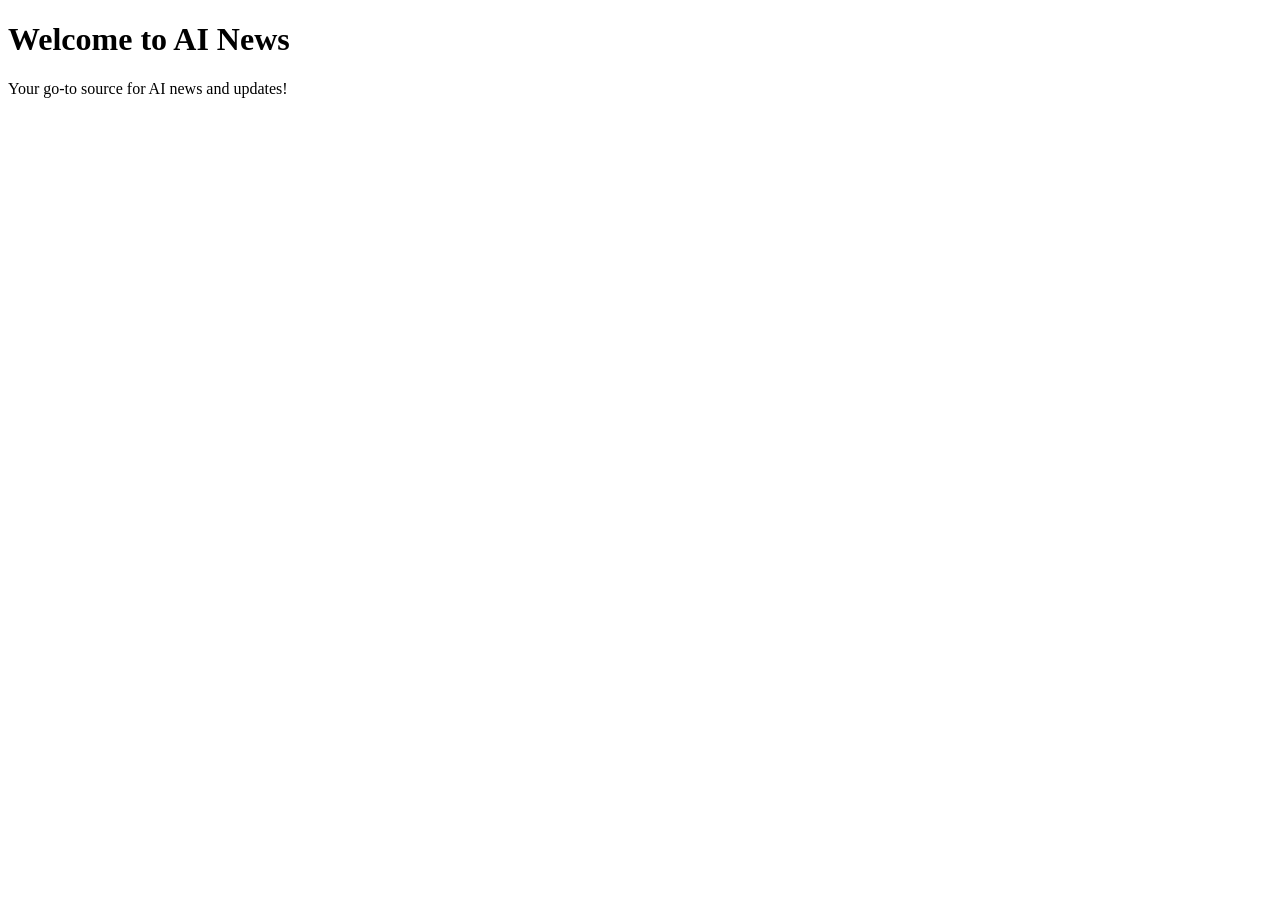
==== index.html @ f34e86be "Set up GitHub Pages index.html" ====
<!DOCTYPE html>
<html lang="en">
<head>
    <meta charset="UTF-8">
    <title>AI News</title>
    <link rel="stylesheet" href="styles.css">
</head>
<body>
    <h1>Welcome to AI News</h1>
    <p>Your go-to source for AI news and updates!</p>
</body>
</html>
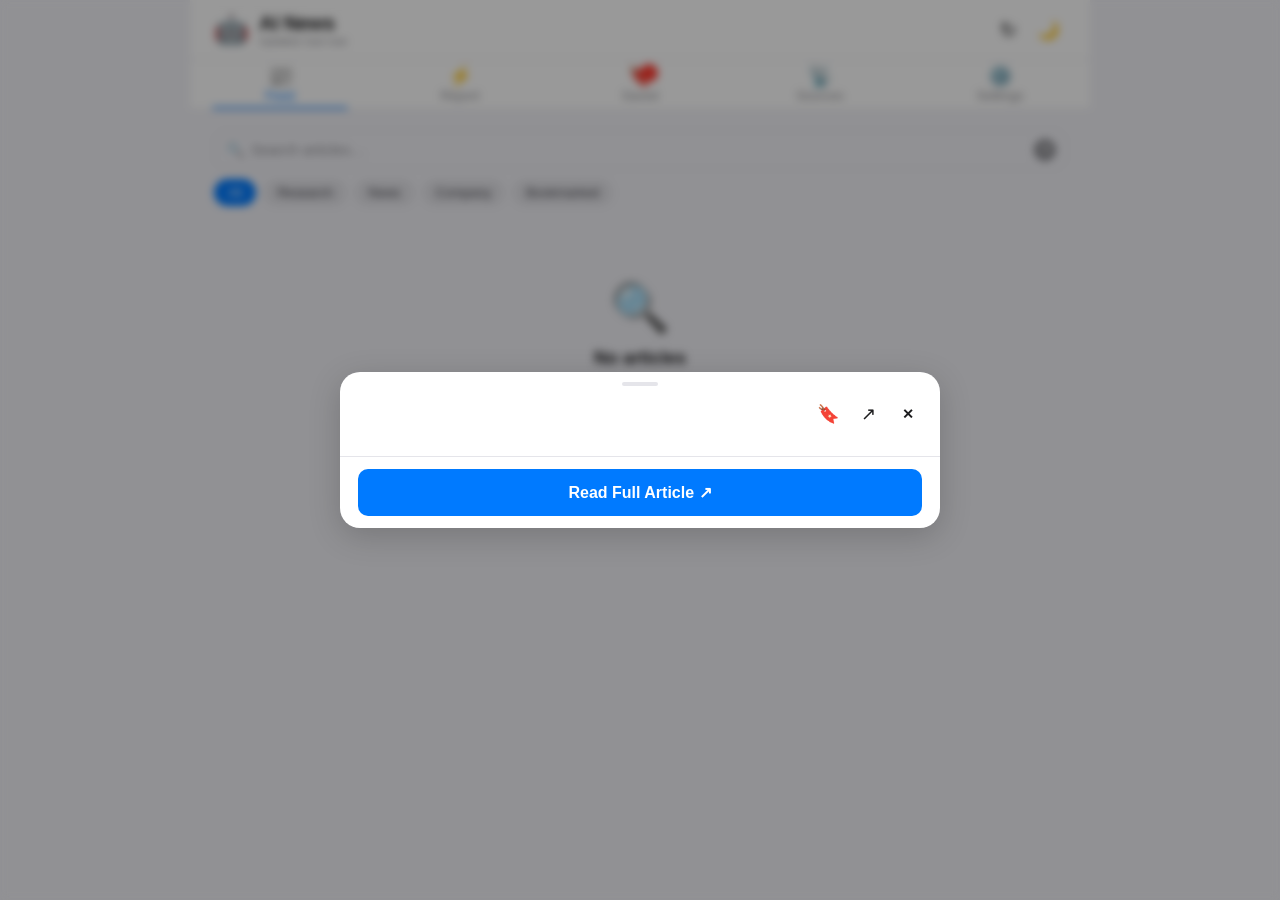
==== commit 0c4f47af: "Move website files from website/ subfolder to root Moves index.html, app.js, style.css, sources.js t" ====
--- a/index.html
+++ b/index.html
@@ -1,12 +1,181 @@
 <!DOCTYPE html>
-<html lang="en">
+<html lang="en" data-theme="light">
 <head>
-    <meta charset="UTF-8">
-    <title>AI News</title>
-    <link rel="stylesheet" href="styles.css">
+  <meta charset="UTF-8">
+  <meta name="viewport" content="width=device-width, initial-scale=1.0">
+  <meta name="description" content="AI News Aggregator — Stay current with the latest in artificial intelligence from 13+ sources including OpenAI, Anthropic, Google DeepMind, ArXiv, and more.">
+  <title>AI News Aggregator</title>
+  <link rel="icon" href="data:image/svg+xml,<svg xmlns='http://www.w3.org/2000/svg' viewBox='0 0 100 100'><text y='.9em' font-size='90'>🤖</text></svg>">
+  <link rel="stylesheet" href="style.css">
 </head>
 <body>
-    <h1>Welcome to AI News</h1>
-    <p>Your go-to source for AI news and updates!</p>
+  <div class="app">
+
+    <!-- Header -->
+    <header class="app-header">
+      <div class="header-left">
+        <span class="app-logo">🤖</span>
+        <div class="app-title-group">
+          <h1 class="app-title">AI News</h1>
+          <span id="lastRefreshed" class="last-refreshed"></span>
+        </div>
+      </div>
+      <div class="header-right">
+        <button id="refreshBtn" class="btn-icon" title="Refresh feeds">
+          <span id="refreshIcon" class="icon-refresh">↻</span>
+        </button>
+        <button id="themeToggle" class="btn-icon" title="Toggle theme">
+          <span id="themeIcon">🌙</span>
+        </button>
+      </div>
+    </header>
+
+    <!-- Tab Navigation -->
+    <nav class="tab-nav" role="tablist">
+      <button class="tab-btn active" data-tab="feed" role="tab" aria-selected="true">
+        <span class="tab-icon">📰</span>
+        <span class="tab-label">Feed</span>
+      </button>
+      <button class="tab-btn" data-tab="report" role="tab" aria-selected="false">
+        <span class="tab-icon">⚡</span>
+        <span class="tab-label">Report</span>
+      </button>
+      <button class="tab-btn" data-tab="bookmarks" role="tab" aria-selected="false">
+        <span class="tab-icon">🔖</span>
+        <span class="tab-label">Saved</span>
+        <span id="bookmarkBadge" class="badge" hidden></span>
+      </button>
+      <button class="tab-btn" data-tab="sources" role="tab" aria-selected="false">
+        <span class="tab-icon">📡</span>
+        <span class="tab-label">Sources</span>
+      </button>
+      <button class="tab-btn" data-tab="settings" role="tab" aria-selected="false">
+        <span class="tab-icon">⚙️</span>
+        <span class="tab-label">Settings</span>
+      </button>
+    </nav>
+
+    <!-- Main Content -->
+    <main class="app-main">
+
+      <!-- ── Feed Tab ── -->
+      <section id="tab-feed" class="tab-panel active" role="tabpanel">
+        <div class="feed-controls">
+          <div class="search-wrapper">
+            <span class="search-icon">🔍</span>
+            <input
+              type="search"
+              id="searchInput"
+              class="search-input"
+              placeholder="Search articles…"
+              autocomplete="off"
+            >
+            <button id="clearSearch" class="clear-btn" hidden aria-label="Clear search">✕</button>
+          </div>
+          <div class="filter-pills" role="group" aria-label="Filter articles">
+            <button class="pill active" data-filter="all">All</button>
+            <button class="pill" data-filter="research">Research</button>
+            <button class="pill" data-filter="news">News</button>
+            <button class="pill" data-filter="company">Company</button>
+            <button class="pill" data-filter="bookmarked">Bookmarked</button>
+          </div>
+        </div>
+        <div id="feedStats" class="feed-stats" hidden></div>
+        <div id="articleList" class="article-list">
+          <div class="loading-state">
+            <div class="spinner"></div>
+            <p>Loading AI news…</p>
+          </div>
+        </div>
+      </section>
+
+      <!-- ── Quick Report Tab ── -->
+      <section id="tab-report" class="tab-panel" role="tabpanel" hidden>
+        <div class="report-top">
+          <div class="report-title-row">
+            <h2>Quick Report</h2>
+            <button id="exportReportBtn" class="btn-secondary" hidden>Export ↓</button>
+          </div>
+          <div class="report-controls">
+            <div class="period-selector" role="group" aria-label="Report period">
+              <button class="period-btn" data-period="hour">Last Hour</button>
+              <button class="period-btn active" data-period="today">Today</button>
+              <button class="period-btn" data-period="week">This Week</button>
+            </div>
+            <button id="generateReportBtn" class="btn-primary">Generate</button>
+          </div>
+        </div>
+        <div id="reportContent" class="report-content">
+          <div class="empty-state">
+            <span class="empty-icon">⚡</span>
+            <h3>No report yet</h3>
+            <p>Select a time period and click Generate to see a categorised AI news summary.</p>
+          </div>
+        </div>
+      </section>
+
+      <!-- ── Bookmarks Tab ── -->
+      <section id="tab-bookmarks" class="tab-panel" role="tabpanel" hidden>
+        <div class="section-header">
+          <h2>Saved Articles</h2>
+          <button id="clearBookmarksBtn" class="btn-text danger" hidden>Clear All</button>
+        </div>
+        <div id="bookmarkList" class="article-list">
+          <div class="empty-state">
+            <span class="empty-icon">🔖</span>
+            <h3>No saved articles</h3>
+            <p>Tap the bookmark icon on any article to save it here.</p>
+          </div>
+        </div>
+      </section>
+
+      <!-- ── Sources Tab ── -->
+      <section id="tab-sources" class="tab-panel" role="tabpanel" hidden>
+        <div class="section-header">
+          <div class="sources-stats">
+            <strong id="sourcesActiveCount">0</strong>/<span id="sourcesTotalCount">0</span> active
+          </div>
+          <input
+            type="search"
+            id="sourcesSearch"
+            class="search-input compact"
+            placeholder="Filter sources…"
+          >
+        </div>
+        <div id="sourcesList" class="sources-list"></div>
+      </section>
+
+      <!-- ── Settings Tab ── -->
+      <section id="tab-settings" class="tab-panel" role="tabpanel" hidden>
+        <div id="settingsContainer" class="settings-container"></div>
+      </section>
+
+    </main>
+  </div>
+
+  <!-- ── Article Detail Modal ── -->
+  <div id="articleModal" class="modal" hidden aria-modal="true" role="dialog" aria-labelledby="modalTitle">
+    <div class="modal-backdrop" id="modalBackdrop"></div>
+    <div class="modal-sheet">
+      <div class="modal-handle"></div>
+      <div class="modal-header">
+        <div id="modalSourceBadge" class="modal-source-badge"></div>
+        <div class="modal-actions">
+          <button id="modalBookmarkBtn" class="btn-icon" title="Bookmark">🔖</button>
+          <button id="modalShareBtn" class="btn-icon" title="Share">↗</button>
+          <button id="closeModalBtn" class="btn-icon close-btn" aria-label="Close">✕</button>
+        </div>
+      </div>
+      <div id="modalBody" class="modal-body"></div>
+      <div class="modal-footer">
+        <a id="readFullArticleBtn" href="#" target="_blank" rel="noopener noreferrer" class="btn-primary full-width">
+          Read Full Article ↗
+        </a>
+      </div>
+    </div>
+  </div>
+
+  <script src="sources.js"></script>
+  <script src="app.js"></script>
 </body>
-</html>+</html>
--- a/style.css
+++ b/style.css
@@ -0,0 +1,790 @@
+/* ── Variables ───────────────────────────────────────────────────────────── */
+:root {
+  --bg:          #f2f2f7;
+  --bg-card:     #ffffff;
+  --bg-nav:      #ffffff;
+  --bg-header:   #ffffff;
+  --bg-input:    #f2f2f7;
+  --text:        #1c1c1e;
+  --text-sec:    #636366;
+  --text-ter:    #8e8e93;
+  --accent:      #007aff;
+  --accent-soft: #e8f0fe;
+  --border:      #e5e5ea;
+  --pill-bg:     #e5e5ea;
+  --pill-active: #007aff;
+  --pill-text:   #3c3c43;
+  --danger:      #ff3b30;
+  --success:     #34c759;
+  --shadow-sm:   0 1px 3px rgba(0,0,0,.08);
+  --shadow-md:   0 4px 16px rgba(0,0,0,.12);
+  --shadow-lg:   0 8px 32px rgba(0,0,0,.18);
+  --radius:      14px;
+  --radius-sm:   10px;
+  --radius-xs:   6px;
+  --header-h:    60px;
+  --nav-h:       50px;
+  --transition:  .18s ease;
+}
+
+[data-theme="dark"] {
+  --bg:          #000000;
+  --bg-card:     #1c1c1e;
+  --bg-nav:      #1c1c1e;
+  --bg-header:   #1c1c1e;
+  --bg-input:    #2c2c2e;
+  --text:        #f2f2f7;
+  --text-sec:    #aeaeb2;
+  --text-ter:    #636366;
+  --accent:      #0a84ff;
+  --accent-soft: #1a2a4a;
+  --border:      #2c2c2e;
+  --pill-bg:     #2c2c2e;
+  --pill-text:   #aeaeb2;
+  --shadow-sm:   0 1px 3px rgba(0,0,0,.3);
+  --shadow-md:   0 4px 16px rgba(0,0,0,.4);
+  --shadow-lg:   0 8px 32px rgba(0,0,0,.5);
+}
+
+/* ── Reset ───────────────────────────────────────────────────────────────── */
+*, *::before, *::after { box-sizing: border-box; margin: 0; padding: 0; }
+
+html { font-size: 16px; -webkit-tap-highlight-color: transparent; }
+
+body {
+  font-family: -apple-system, BlinkMacSystemFont, 'Segoe UI', Roboto, sans-serif;
+  background: var(--bg);
+  color: var(--text);
+  min-height: 100dvh;
+  overflow-x: hidden;
+}
+
+a { color: var(--accent); text-decoration: none; }
+button { cursor: pointer; border: none; background: none; font-family: inherit; }
+input { font-family: inherit; }
+img { max-width: 100%; }
+
+/* ── App Shell ───────────────────────────────────────────────────────────── */
+.app {
+  display: flex;
+  flex-direction: column;
+  max-width: 900px;
+  margin: 0 auto;
+  min-height: 100dvh;
+  position: relative;
+}
+
+/* ── Header ──────────────────────────────────────────────────────────────── */
+.app-header {
+  height: var(--header-h);
+  background: var(--bg-header);
+  border-bottom: 1px solid var(--border);
+  display: flex;
+  align-items: center;
+  justify-content: space-between;
+  padding: 0 16px;
+  position: sticky;
+  top: 0;
+  z-index: 100;
+  backdrop-filter: blur(20px);
+  -webkit-backdrop-filter: blur(20px);
+}
+
+.header-left { display: flex; align-items: center; gap: 10px; }
+
+.app-logo { font-size: 28px; line-height: 1; }
+
+.app-title-group { display: flex; flex-direction: column; }
+
+.app-title {
+  font-size: 20px;
+  font-weight: 700;
+  letter-spacing: -.3px;
+  line-height: 1;
+}
+
+.last-refreshed {
+  font-size: 11px;
+  color: var(--text-ter);
+  margin-top: 2px;
+}
+
+.header-right { display: flex; align-items: center; gap: 4px; }
+
+/* ── Button Variants ──────────────────────────────────────────────────────── */
+.btn-icon {
+  width: 36px;
+  height: 36px;
+  border-radius: 50%;
+  display: flex;
+  align-items: center;
+  justify-content: center;
+  font-size: 18px;
+  color: var(--text);
+  transition: background var(--transition);
+}
+.btn-icon:hover { background: var(--pill-bg); }
+.btn-icon.close-btn { font-size: 14px; font-weight: 600; }
+
+.btn-primary {
+  background: var(--accent);
+  color: #fff;
+  padding: 9px 18px;
+  border-radius: 20px;
+  font-size: 14px;
+  font-weight: 600;
+  transition: opacity var(--transition);
+  display: inline-flex;
+  align-items: center;
+  justify-content: center;
+  gap: 6px;
+  text-decoration: none;
+}
+.btn-primary:hover { opacity: .88; }
+.btn-primary.full-width { width: 100%; padding: 14px; border-radius: var(--radius-sm); font-size: 16px; }
+
+.btn-secondary {
+  background: var(--pill-bg);
+  color: var(--text);
+  padding: 7px 14px;
+  border-radius: 20px;
+  font-size: 13px;
+  font-weight: 500;
+  transition: opacity var(--transition);
+}
+.btn-secondary:hover { opacity: .75; }
+
+.btn-text {
+  font-size: 14px;
+  font-weight: 500;
+  color: var(--accent);
+  padding: 4px 8px;
+  border-radius: var(--radius-xs);
+}
+.btn-text.danger { color: var(--danger); }
+.btn-text:hover { opacity: .75; }
+
+.icon-refresh { display: inline-block; font-size: 20px; }
+.icon-refresh.spinning { animation: spin .8s linear infinite; }
+@keyframes spin { to { transform: rotate(360deg); } }
+
+/* ── Tab Navigation ──────────────────────────────────────────────────────── */
+.tab-nav {
+  height: var(--nav-h);
+  background: var(--bg-nav);
+  border-bottom: 1px solid var(--border);
+  display: flex;
+  position: sticky;
+  top: var(--header-h);
+  z-index: 90;
+  overflow-x: auto;
+  scrollbar-width: none;
+}
+.tab-nav::-webkit-scrollbar { display: none; }
+
+.tab-btn {
+  flex: 1;
+  min-width: 70px;
+  display: flex;
+  flex-direction: column;
+  align-items: center;
+  justify-content: center;
+  gap: 2px;
+  font-size: 11px;
+  font-weight: 500;
+  color: var(--text-ter);
+  position: relative;
+  transition: color var(--transition);
+  padding: 4px 6px;
+}
+.tab-btn.active { color: var(--accent); }
+.tab-btn.active::after {
+  content: '';
+  position: absolute;
+  bottom: 0; left: 12%; right: 12%;
+  height: 2px;
+  background: var(--accent);
+  border-radius: 2px 2px 0 0;
+}
+
+.tab-icon { font-size: 18px; line-height: 1; }
+.tab-label { font-size: 10px; }
+
+.badge {
+  position: absolute;
+  top: 4px; right: calc(50% - 18px);
+  min-width: 18px;
+  height: 18px;
+  background: var(--danger);
+  color: #fff;
+  font-size: 10px;
+  font-weight: 700;
+  border-radius: 9px;
+  padding: 0 4px;
+  display: flex;
+  align-items: center;
+  justify-content: center;
+}
+
+/* ── Main / Panels ───────────────────────────────────────────────────────── */
+.app-main { flex: 1; overflow: hidden; }
+
+.tab-panel { display: none; padding: 16px; padding-bottom: 32px; }
+.tab-panel.active { display: block; }
+
+/* ── Feed Controls ───────────────────────────────────────────────────────── */
+.feed-controls { display: flex; flex-direction: column; gap: 10px; margin-bottom: 14px; }
+
+.search-wrapper {
+  position: relative;
+  display: flex;
+  align-items: center;
+}
+.search-icon {
+  position: absolute;
+  left: 12px;
+  font-size: 15px;
+  pointer-events: none;
+  opacity: .6;
+}
+.search-input {
+  width: 100%;
+  padding: 10px 36px 10px 36px;
+  background: var(--bg-input);
+  border: 1px solid var(--border);
+  border-radius: 12px;
+  font-size: 15px;
+  color: var(--text);
+  outline: none;
+  transition: border-color var(--transition);
+}
+.search-input:focus { border-color: var(--accent); }
+.search-input.compact { padding: 8px 12px 8px 12px; font-size: 13px; }
+.search-input::placeholder { color: var(--text-ter); }
+.clear-btn {
+  position: absolute;
+  right: 10px;
+  width: 22px; height: 22px;
+  border-radius: 50%;
+  background: var(--text-ter);
+  color: var(--bg-card);
+  font-size: 11px;
+  font-weight: 700;
+  display: flex;
+  align-items: center;
+  justify-content: center;
+}
+
+.filter-pills { display: flex; gap: 7px; flex-wrap: wrap; }
+
+.pill {
+  padding: 6px 14px;
+  border-radius: 20px;
+  font-size: 13px;
+  font-weight: 500;
+  background: var(--pill-bg);
+  color: var(--pill-text);
+  transition: background var(--transition), color var(--transition);
+  white-space: nowrap;
+}
+.pill.active {
+  background: var(--pill-active);
+  color: #fff;
+}
+
+/* ── Feed Stats Bar ──────────────────────────────────────────────────────── */
+.feed-stats {
+  font-size: 12px;
+  color: var(--text-ter);
+  margin-bottom: 10px;
+  padding: 6px 10px;
+  background: var(--bg-card);
+  border-radius: var(--radius-xs);
+  border: 1px solid var(--border);
+}
+
+/* ── Article List & Cards ────────────────────────────────────────────────── */
+.article-list { display: flex; flex-direction: column; gap: 10px; }
+
+.article-card {
+  background: var(--bg-card);
+  border-radius: var(--radius);
+  border: 1px solid var(--border);
+  padding: 14px;
+  cursor: pointer;
+  transition: box-shadow var(--transition), transform var(--transition);
+  display: flex;
+  flex-direction: column;
+  gap: 8px;
+}
+.article-card:hover {
+  box-shadow: var(--shadow-md);
+  transform: translateY(-1px);
+}
+.article-card:active { transform: translateY(0); }
+
+.card-top {
+  display: flex;
+  align-items: flex-start;
+  gap: 10px;
+}
+
+.source-icon {
+  width: 36px; height: 36px;
+  border-radius: 10px;
+  display: flex;
+  align-items: center;
+  justify-content: center;
+  font-size: 18px;
+  flex-shrink: 0;
+  background: var(--bg-input);
+}
+
+.card-meta { flex: 1; min-width: 0; }
+
+.source-name {
+  font-size: 11px;
+  font-weight: 600;
+  color: var(--text-sec);
+  text-transform: uppercase;
+  letter-spacing: .4px;
+}
+
+.article-title {
+  font-size: 15px;
+  font-weight: 600;
+  line-height: 1.35;
+  color: var(--text);
+  margin-top: 2px;
+  display: -webkit-box;
+  -webkit-line-clamp: 2;
+  -webkit-box-orient: vertical;
+  overflow: hidden;
+}
+
+.time-ago {
+  font-size: 11px;
+  color: var(--text-ter);
+  margin-top: 3px;
+}
+
+.bookmark-btn {
+  font-size: 18px;
+  opacity: .4;
+  transition: opacity var(--transition), transform var(--transition);
+  flex-shrink: 0;
+  padding: 4px;
+}
+.bookmark-btn:hover { opacity: .8; }
+.bookmark-btn.bookmarked { opacity: 1; }
+
+.article-summary {
+  font-size: 13px;
+  color: var(--text-sec);
+  line-height: 1.5;
+  display: -webkit-box;
+  -webkit-line-clamp: 3;
+  -webkit-box-orient: vertical;
+  overflow: hidden;
+}
+
+.card-tags { display: flex; gap: 5px; flex-wrap: wrap; }
+
+.tag {
+  font-size: 11px;
+  font-weight: 500;
+  padding: 3px 8px;
+  border-radius: 20px;
+  background: var(--accent-soft);
+  color: var(--accent);
+}
+
+/* ── Loading / Empty States ──────────────────────────────────────────────── */
+.loading-state, .empty-state {
+  display: flex;
+  flex-direction: column;
+  align-items: center;
+  justify-content: center;
+  gap: 12px;
+  padding: 60px 24px;
+  text-align: center;
+  color: var(--text-sec);
+}
+
+.spinner {
+  width: 32px; height: 32px;
+  border: 3px solid var(--border);
+  border-top-color: var(--accent);
+  border-radius: 50%;
+  animation: spin .7s linear infinite;
+}
+
+.empty-icon { font-size: 48px; }
+.empty-state h3 { font-size: 18px; color: var(--text); }
+.empty-state p { font-size: 14px; max-width: 280px; }
+
+/* ── Section Header ──────────────────────────────────────────────────────── */
+.section-header {
+  display: flex;
+  align-items: center;
+  justify-content: space-between;
+  margin-bottom: 14px;
+}
+.section-header h2 { font-size: 20px; font-weight: 700; }
+
+/* ── Quick Report ────────────────────────────────────────────────────────── */
+.report-top { margin-bottom: 16px; }
+.report-title-row {
+  display: flex;
+  align-items: center;
+  justify-content: space-between;
+  margin-bottom: 12px;
+}
+.report-title-row h2 { font-size: 20px; font-weight: 700; }
+
+.report-controls { display: flex; align-items: center; gap: 10px; flex-wrap: wrap; }
+
+.period-selector { display: flex; background: var(--pill-bg); border-radius: 20px; padding: 3px; }
+
+.period-btn {
+  padding: 6px 14px;
+  border-radius: 17px;
+  font-size: 13px;
+  font-weight: 500;
+  color: var(--text-sec);
+  transition: background var(--transition), color var(--transition);
+}
+.period-btn.active {
+  background: var(--bg-card);
+  color: var(--text);
+  box-shadow: var(--shadow-sm);
+}
+
+.report-content { display: flex; flex-direction: column; gap: 12px; }
+
+/* Report meta banner */
+.report-meta {
+  background: var(--bg-card);
+  border: 1px solid var(--border);
+  border-radius: var(--radius);
+  padding: 14px 16px;
+  display: flex;
+  gap: 24px;
+  flex-wrap: wrap;
+}
+.report-stat { display: flex; flex-direction: column; gap: 2px; }
+.report-stat-value { font-size: 22px; font-weight: 700; color: var(--accent); }
+.report-stat-label { font-size: 11px; color: var(--text-ter); text-transform: uppercase; letter-spacing: .4px; }
+
+/* Top sources strip */
+.top-sources {
+  display: flex;
+  gap: 6px;
+  flex-wrap: wrap;
+  margin-bottom: 4px;
+}
+.source-chip {
+  padding: 4px 10px;
+  border-radius: 20px;
+  font-size: 12px;
+  font-weight: 500;
+  background: var(--pill-bg);
+  color: var(--pill-text);
+}
+
+/* Report section */
+.report-section {
+  background: var(--bg-card);
+  border: 1px solid var(--border);
+  border-radius: var(--radius);
+  overflow: hidden;
+}
+.report-section-header {
+  padding: 14px 16px 10px;
+  border-bottom: 1px solid var(--border);
+}
+.report-category-label {
+  font-size: 13px;
+  font-weight: 700;
+  color: var(--text-sec);
+  text-transform: uppercase;
+  letter-spacing: .5px;
+  display: flex;
+  align-items: center;
+  gap: 6px;
+  margin-bottom: 4px;
+}
+.report-headline { font-size: 15px; font-weight: 600; color: var(--text); }
+.report-summary { font-size: 13px; color: var(--text-sec); margin-top: 4px; line-height: 1.5; }
+
+.report-articles { display: flex; flex-direction: column; }
+.report-article-row {
+  display: flex;
+  align-items: flex-start;
+  gap: 10px;
+  padding: 10px 16px;
+  border-top: 1px solid var(--border);
+  cursor: pointer;
+  transition: background var(--transition);
+}
+.report-article-row:hover { background: var(--bg); }
+.report-article-source {
+  font-size: 11px;
+  color: var(--text-ter);
+  white-space: nowrap;
+  margin-top: 2px;
+}
+.report-article-title { font-size: 13px; font-weight: 500; color: var(--text); flex: 1; }
+
+/* ── Bookmarks ───────────────────────────────────────────────────────────── */
+/* reuses .article-list and .article-card */
+
+/* ── Sources ─────────────────────────────────────────────────────────────── */
+.sources-stats { font-size: 14px; color: var(--text-sec); }
+.sources-stats strong { color: var(--text); }
+
+.sources-list { display: flex; flex-direction: column; gap: 8px; }
+
+.source-group-label {
+  font-size: 11px;
+  font-weight: 700;
+  text-transform: uppercase;
+  letter-spacing: .6px;
+  color: var(--text-ter);
+  padding: 8px 4px 4px;
+}
+
+.source-row {
+  background: var(--bg-card);
+  border: 1px solid var(--border);
+  border-radius: var(--radius-sm);
+  padding: 12px 14px;
+  display: flex;
+  align-items: center;
+  gap: 12px;
+  transition: opacity var(--transition);
+}
+.source-row.disabled { opacity: .45; }
+
+.source-row-icon {
+  width: 38px; height: 38px;
+  border-radius: 10px;
+  display: flex;
+  align-items: center;
+  justify-content: center;
+  font-size: 20px;
+  background: var(--bg-input);
+  flex-shrink: 0;
+}
+.source-row-info { flex: 1; min-width: 0; }
+.source-row-name { font-size: 15px; font-weight: 600; }
+.source-row-cat {
+  font-size: 12px;
+  color: var(--text-ter);
+  text-transform: capitalize;
+}
+
+/* Toggle switch */
+.toggle {
+  position: relative;
+  width: 44px; height: 26px;
+  flex-shrink: 0;
+}
+.toggle input { opacity: 0; width: 0; height: 0; }
+.toggle-track {
+  position: absolute;
+  inset: 0;
+  background: var(--border);
+  border-radius: 13px;
+  transition: background var(--transition);
+  cursor: pointer;
+}
+.toggle input:checked + .toggle-track { background: var(--success); }
+.toggle-track::after {
+  content: '';
+  position: absolute;
+  top: 3px; left: 3px;
+  width: 20px; height: 20px;
+  background: #fff;
+  border-radius: 50%;
+  transition: transform var(--transition);
+  box-shadow: 0 1px 3px rgba(0,0,0,.2);
+}
+.toggle input:checked + .toggle-track::after { transform: translateX(18px); }
+
+/* ── Settings ────────────────────────────────────────────────────────────── */
+.settings-container { display: flex; flex-direction: column; gap: 20px; }
+
+.settings-section {
+  background: var(--bg-card);
+  border: 1px solid var(--border);
+  border-radius: var(--radius);
+  overflow: hidden;
+}
+.settings-section-title {
+  font-size: 11px;
+  font-weight: 700;
+  text-transform: uppercase;
+  letter-spacing: .6px;
+  color: var(--text-ter);
+  padding: 10px 16px 6px;
+}
+
+.settings-row {
+  display: flex;
+  align-items: center;
+  gap: 12px;
+  padding: 13px 16px;
+  border-top: 1px solid var(--border);
+}
+.settings-row:first-of-type { border-top: none; }
+
+.settings-row-icon { font-size: 20px; width: 26px; text-align: center; }
+.settings-row-label { flex: 1; font-size: 15px; }
+.settings-row-value { font-size: 14px; color: var(--text-sec); }
+
+.settings-input {
+  flex: 1;
+  padding: 8px 10px;
+  background: var(--bg-input);
+  border: 1px solid var(--border);
+  border-radius: var(--radius-xs);
+  font-size: 13px;
+  color: var(--text);
+  outline: none;
+  font-family: 'SF Mono', 'Fira Code', monospace;
+}
+.settings-input:focus { border-color: var(--accent); }
+
+.settings-select {
+  background: var(--bg-input);
+  border: 1px solid var(--border);
+  border-radius: var(--radius-xs);
+  padding: 6px 10px;
+  font-size: 14px;
+  color: var(--text);
+  outline: none;
+  cursor: pointer;
+}
+
+.status-dot {
+  width: 8px; height: 8px;
+  border-radius: 50%;
+  display: inline-block;
+  margin-right: 4px;
+}
+.status-dot.green { background: var(--success); }
+.status-dot.grey  { background: var(--text-ter); }
+
+/* Danger button row */
+.settings-row.danger .settings-row-label { color: var(--danger); }
+
+/* ── Modal ───────────────────────────────────────────────────────────────── */
+.modal {
+  position: fixed;
+  inset: 0;
+  z-index: 500;
+  display: flex;
+  align-items: flex-end;
+}
+
+.modal-backdrop {
+  position: absolute;
+  inset: 0;
+  background: rgba(0,0,0,.4);
+  backdrop-filter: blur(4px);
+  -webkit-backdrop-filter: blur(4px);
+}
+
+.modal-sheet {
+  position: relative;
+  z-index: 1;
+  width: 100%;
+  max-width: 900px;
+  margin: 0 auto;
+  background: var(--bg-card);
+  border-radius: 20px 20px 0 0;
+  max-height: 92dvh;
+  display: flex;
+  flex-direction: column;
+  box-shadow: var(--shadow-lg);
+  animation: slideUp .25s ease;
+}
+@keyframes slideUp { from { transform: translateY(100%); } }
+
+.modal-handle {
+  width: 36px; height: 4px;
+  background: var(--border);
+  border-radius: 2px;
+  margin: 10px auto 0;
+  flex-shrink: 0;
+}
+
+.modal-header {
+  display: flex;
+  align-items: center;
+  justify-content: space-between;
+  padding: 10px 14px 8px;
+  flex-shrink: 0;
+}
+.modal-source-badge {
+  display: flex;
+  align-items: center;
+  gap: 6px;
+  font-size: 13px;
+  font-weight: 600;
+  color: var(--text-sec);
+}
+.modal-actions { display: flex; gap: 4px; }
+
+.modal-body {
+  flex: 1;
+  overflow-y: auto;
+  padding: 0 18px 16px;
+  overscroll-behavior: contain;
+}
+
+#modalTitle { font-size: 20px; font-weight: 700; line-height: 1.3; margin-bottom: 10px; }
+.modal-article-meta {
+  display: flex;
+  align-items: center;
+  gap: 8px;
+  font-size: 12px;
+  color: var(--text-ter);
+  margin-bottom: 14px;
+  flex-wrap: wrap;
+}
+.modal-article-summary { font-size: 15px; line-height: 1.65; color: var(--text-sec); margin-bottom: 16px; }
+.modal-tags { display: flex; gap: 6px; flex-wrap: wrap; margin-bottom: 8px; }
+
+.modal-footer {
+  padding: 12px 18px;
+  border-top: 1px solid var(--border);
+  flex-shrink: 0;
+}
+
+/* ── Responsive ──────────────────────────────────────────────────────────── */
+@media (min-width: 640px) {
+  .tab-label { font-size: 12px; }
+
+  .article-list {
+    display: grid;
+    grid-template-columns: repeat(2, 1fr);
+    gap: 12px;
+    align-items: start;
+  }
+  /* keep loading/empty full-width */
+  .article-list > .loading-state,
+  .article-list > .empty-state { grid-column: 1 / -1; }
+
+  .modal-sheet { border-radius: 20px; max-height: 80dvh; max-width: 600px; margin: auto; }
+  .modal { align-items: center; }
+}
+
+@media (min-width: 900px) {
+  .app-header { padding: 0 24px; }
+  .tab-panel { padding: 20px 24px; }
+  .tab-btn { min-width: 100px; }
+  .tab-icon { font-size: 20px; }
+  .tab-label { font-size: 13px; }
+}
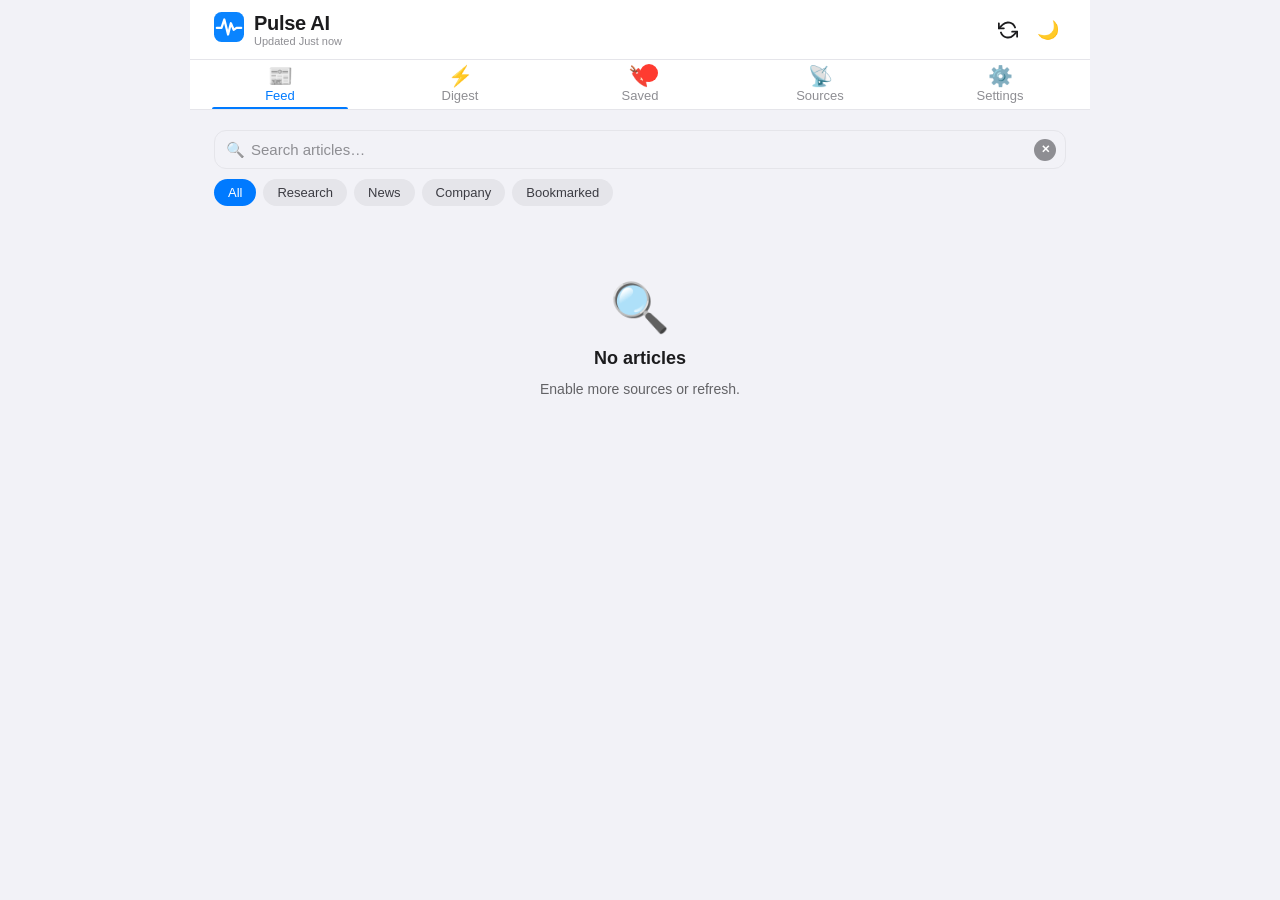
==== commit 0f00ebf7: "Rebrand to Pulse AI + written daily digest + UX fixes - Rename app to "Pulse AI" with new pulse-wave" ====
--- a/index.html
+++ b/index.html
@@ -3,9 +3,9 @@
 <head>
   <meta charset="UTF-8">
   <meta name="viewport" content="width=device-width, initial-scale=1.0">
-  <meta name="description" content="AI News Aggregator — Stay current with the latest in artificial intelligence from 13+ sources including OpenAI, Anthropic, Google DeepMind, ArXiv, and more.">
-  <title>AI News Aggregator</title>
-  <link rel="icon" href="data:image/svg+xml,<svg xmlns='http://www.w3.org/2000/svg' viewBox='0 0 100 100'><text y='.9em' font-size='90'>🤖</text></svg>">
+  <meta name="description" content="Pulse AI — Your daily digest of artificial intelligence news from OpenAI, Anthropic, Google DeepMind, ArXiv, and 10+ more sources.">
+  <title>Pulse AI</title>
+  <link rel="icon" href="data:image/svg+xml,<svg xmlns='http://www.w3.org/2000/svg' viewBox='0 0 100 100'><rect width='100' height='100' rx='22' fill='%230a84ff'/><polyline points='12,55 26,55 35,26 46,76 56,40 65,61 74,55 88,55' stroke='white' stroke-width='7' stroke-linecap='round' stroke-linejoin='round' fill='none'/></svg>">
   <link rel="stylesheet" href="style.css">
 </head>
 <body>
@@ -14,15 +14,24 @@
     <!-- Header -->
     <header class="app-header">
       <div class="header-left">
-        <span class="app-logo">🤖</span>
+        <span class="app-logo">
+          <svg xmlns="http://www.w3.org/2000/svg" viewBox="0 0 32 32" width="30" height="30">
+            <rect width="32" height="32" rx="8" fill="#0a84ff"/>
+            <polyline points="3,17 8,17 11,8 15,24 18,12 21,19 24,17 29,17" stroke="white" stroke-width="2.4" stroke-linecap="round" stroke-linejoin="round" fill="none"/>
+          </svg>
+        </span>
         <div class="app-title-group">
-          <h1 class="app-title">AI News</h1>
+          <h1 class="app-title">Pulse AI</h1>
           <span id="lastRefreshed" class="last-refreshed"></span>
         </div>
       </div>
       <div class="header-right">
         <button id="refreshBtn" class="btn-icon" title="Refresh feeds">
-          <span id="refreshIcon" class="icon-refresh">↻</span>
+          <svg id="refreshIcon" xmlns="http://www.w3.org/2000/svg" viewBox="0 0 24 24" width="20" height="20" fill="none" stroke="currentColor" stroke-width="2.2" stroke-linecap="round" stroke-linejoin="round">
+            <polyline points="1 4 1 10 7 10"/>
+            <polyline points="23 20 23 14 17 14"/>
+            <path d="M20.49 9A9 9 0 0 0 5.64 5.64L1 10m22 4-4.64 4.36A9 9 0 0 1 3.51 15"/>
+          </svg>
         </button>
         <button id="themeToggle" class="btn-icon" title="Toggle theme">
           <span id="themeIcon">🌙</span>
@@ -38,7 +47,7 @@
       </button>
       <button class="tab-btn" data-tab="report" role="tab" aria-selected="false">
         <span class="tab-icon">⚡</span>
-        <span class="tab-label">Report</span>
+        <span class="tab-label">Digest</span>
       </button>
       <button class="tab-btn" data-tab="bookmarks" role="tab" aria-selected="false">
         <span class="tab-icon">🔖</span>
@@ -60,6 +69,9 @@
 
       <!-- ── Feed Tab ── -->
       <section id="tab-feed" class="tab-panel active" role="tabpanel">
+        <div id="noNewBanner" class="no-new-banner" hidden>
+          <span>✓ All caught up — no new articles since last refresh</span>
+        </div>
         <div class="feed-controls">
           <div class="search-wrapper">
             <span class="search-icon">🔍</span>
@@ -89,27 +101,23 @@
         </div>
       </section>
 
-      <!-- ── Quick Report Tab ── -->
+      <!-- ── Daily Digest Tab ── -->
       <section id="tab-report" class="tab-panel" role="tabpanel" hidden>
         <div class="report-top">
           <div class="report-title-row">
-            <h2>Quick Report</h2>
+            <h2>Daily Digest</h2>
             <button id="exportReportBtn" class="btn-secondary" hidden>Export ↓</button>
           </div>
-          <div class="report-controls">
-            <div class="period-selector" role="group" aria-label="Report period">
-              <button class="period-btn" data-period="hour">Last Hour</button>
-              <button class="period-btn active" data-period="today">Today</button>
-              <button class="period-btn" data-period="week">This Week</button>
-            </div>
-            <button id="generateReportBtn" class="btn-primary">Generate</button>
+          <div class="report-meta-bar">
+            <span id="reportRefreshTime" class="report-refresh-time"></span>
+            <button id="generateReportBtn" class="btn-primary">Refresh</button>
           </div>
         </div>
         <div id="reportContent" class="report-content">
           <div class="empty-state">
             <span class="empty-icon">⚡</span>
-            <h3>No report yet</h3>
-            <p>Select a time period and click Generate to see a categorised AI news summary.</p>
+            <h3>No digest yet</h3>
+            <p>Switch here after loading the feed to see today's written AI summary.</p>
           </div>
         </div>
       </section>
@@ -162,7 +170,13 @@
         <div id="modalSourceBadge" class="modal-source-badge"></div>
         <div class="modal-actions">
           <button id="modalBookmarkBtn" class="btn-icon" title="Bookmark">🔖</button>
-          <button id="modalShareBtn" class="btn-icon" title="Share">↗</button>
+          <button id="modalShareBtn" class="btn-icon" title="Share">
+            <svg xmlns="http://www.w3.org/2000/svg" viewBox="0 0 24 24" width="18" height="18" fill="none" stroke="currentColor" stroke-width="2.2" stroke-linecap="round" stroke-linejoin="round">
+              <path d="M4 12v8a2 2 0 0 0 2 2h12a2 2 0 0 0 2-2v-8"/>
+              <polyline points="16 6 12 2 8 6"/>
+              <line x1="12" y1="2" x2="12" y2="15"/>
+            </svg>
+          </button>
           <button id="closeModalBtn" class="btn-icon close-btn" aria-label="Close">✕</button>
         </div>
       </div>
--- a/style.css
+++ b/style.css
@@ -164,8 +164,8 @@
 .btn-text.danger { color: var(--danger); }
 .btn-text:hover { opacity: .75; }
 
-.icon-refresh { display: inline-block; font-size: 20px; }
-.icon-refresh.spinning { animation: spin .8s linear infinite; }
+#refreshIcon { display: block; }
+#refreshIcon.spinning { animation: spin .8s linear infinite; transform-origin: center; }
 @keyframes spin { to { transform: rotate(360deg); } }
 
 /* ── Tab Navigation ──────────────────────────────────────────────────────── */
@@ -432,32 +432,44 @@
 }
 .section-header h2 { font-size: 20px; font-weight: 700; }
 
+/* ── No New Articles Banner ──────────────────────────────────────────────── */
+.no-new-banner {
+  background: var(--bg-card);
+  border: 1px solid var(--border);
+  border-radius: var(--radius-sm);
+  padding: 10px 14px;
+  font-size: 13px;
+  color: var(--text-sec);
+  text-align: center;
+  margin-bottom: 12px;
+  animation: fadeInOut 3s ease forwards;
+}
+@keyframes fadeInOut {
+  0%   { opacity: 0; transform: translateY(-6px); }
+  15%  { opacity: 1; transform: translateY(0); }
+  75%  { opacity: 1; }
+  100% { opacity: 0; }
+}
+
 /* ── Quick Report ────────────────────────────────────────────────────────── */
 .report-top { margin-bottom: 16px; }
 .report-title-row {
   display: flex;
   align-items: center;
   justify-content: space-between;
-  margin-bottom: 12px;
+  margin-bottom: 8px;
 }
 .report-title-row h2 { font-size: 20px; font-weight: 700; }
 
-.report-controls { display: flex; align-items: center; gap: 10px; flex-wrap: wrap; }
-
-.period-selector { display: flex; background: var(--pill-bg); border-radius: 20px; padding: 3px; }
-
-.period-btn {
-  padding: 6px 14px;
-  border-radius: 17px;
-  font-size: 13px;
-  font-weight: 500;
-  color: var(--text-sec);
-  transition: background var(--transition), color var(--transition);
-}
-.period-btn.active {
-  background: var(--bg-card);
-  color: var(--text);
-  box-shadow: var(--shadow-sm);
+.report-meta-bar {
+  display: flex;
+  align-items: center;
+  justify-content: space-between;
+  gap: 10px;
+}
+.report-refresh-time {
+  font-size: 12px;
+  color: var(--text-ter);
 }
 
 .report-content { display: flex; flex-direction: column; gap: 12px; }
@@ -535,6 +547,72 @@
   margin-top: 2px;
 }
 .report-article-title { font-size: 13px; font-weight: 500; color: var(--text); flex: 1; }
+
+/* ── Daily Digest (Written Report) ──────────────────────────────────────── */
+.digest-header {
+  background: var(--bg-card);
+  border: 1px solid var(--border);
+  border-radius: var(--radius);
+  padding: 16px 18px;
+  margin-bottom: 4px;
+}
+.digest-date {
+  font-size: 18px;
+  font-weight: 700;
+  color: var(--text);
+}
+.digest-summary {
+  font-size: 12px;
+  color: var(--text-ter);
+  margin-top: 4px;
+}
+
+.digest-section {
+  background: var(--bg-card);
+  border: 1px solid var(--border);
+  border-radius: var(--radius);
+  padding: 16px 18px;
+  display: flex;
+  flex-direction: column;
+  gap: 10px;
+}
+
+.digest-section-title {
+  font-size: 12px;
+  font-weight: 700;
+  text-transform: uppercase;
+  letter-spacing: .6px;
+  color: var(--text-sec);
+  display: flex;
+  align-items: center;
+  gap: 6px;
+}
+
+.digest-paragraph {
+  font-size: 14px;
+  line-height: 1.65;
+  color: var(--text);
+}
+
+.digest-links {
+  display: flex;
+  flex-direction: column;
+  gap: 5px;
+  padding-top: 4px;
+  border-top: 1px solid var(--border);
+}
+
+.digest-link {
+  font-size: 13px;
+  color: var(--accent);
+  line-height: 1.4;
+  padding: 2px 0;
+  display: block;
+  overflow: hidden;
+  text-overflow: ellipsis;
+  white-space: nowrap;
+}
+.digest-link:hover { text-decoration: underline; }
 
 /* ── Bookmarks ───────────────────────────────────────────────────────────── */
 /* reuses .article-list and .article-card */
@@ -687,6 +765,7 @@
   display: flex;
   align-items: flex-end;
 }
+.modal[hidden] { display: none; }
 
 .modal-backdrop {
   position: absolute;
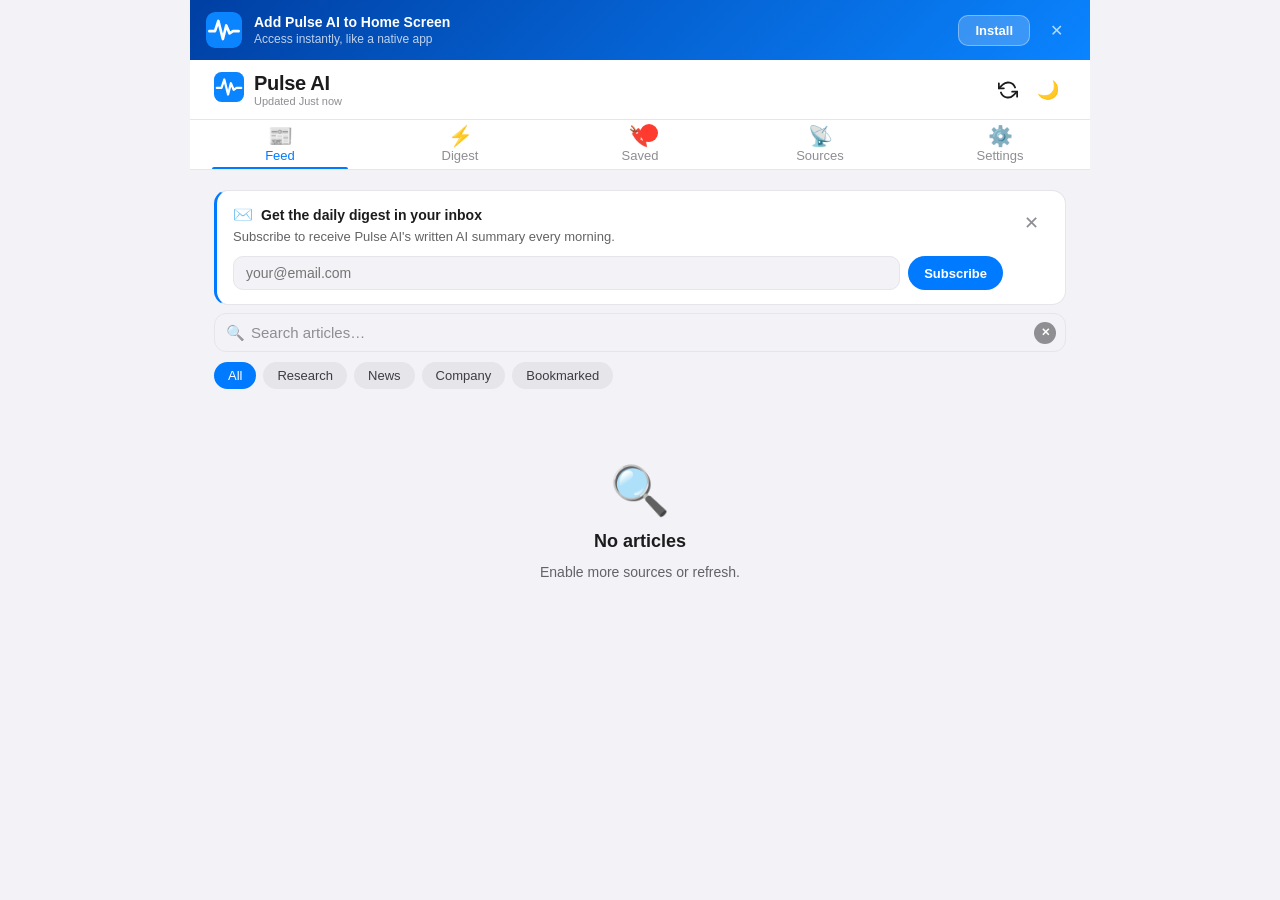
==== commit 5babd4e7: "Add PWA, Open Graph tags, newsletter + Share Digest PWA (Install to Home Screen) - manifest.json wit" ====
--- a/index.html
+++ b/index.html
@@ -3,13 +3,61 @@
 <head>
   <meta charset="UTF-8">
   <meta name="viewport" content="width=device-width, initial-scale=1.0">
-  <meta name="description" content="Pulse AI — Your daily digest of artificial intelligence news from OpenAI, Anthropic, Google DeepMind, ArXiv, and 10+ more sources.">
-  <title>Pulse AI</title>
+
+  <!-- Primary meta -->
+  <title>Pulse AI — Daily AI News Digest</title>
+  <meta name="description" content="Stay ahead of artificial intelligence with Pulse AI's daily digest. OpenAI, Anthropic, Google DeepMind, ArXiv and 10+ top sources — curated and summarised every day.">
+  <meta name="application-name" content="Pulse AI">
+  <meta name="theme-color" content="#0a84ff">
+
+  <!-- PWA -->
+  <link rel="manifest" href="manifest.json">
+  <link rel="apple-touch-icon" href="icons/icon.svg">
+  <meta name="apple-mobile-web-app-capable" content="yes">
+  <meta name="apple-mobile-web-app-status-bar-style" content="black-translucent">
+  <meta name="apple-mobile-web-app-title" content="Pulse AI">
+  <meta name="mobile-web-app-capable" content="yes">
+
+  <!-- Open Graph -->
+  <meta property="og:type" content="website">
+  <meta property="og:title" content="Pulse AI — Daily AI News Digest">
+  <meta property="og:description" content="Stay ahead of artificial intelligence with Pulse AI's daily digest. OpenAI, Anthropic, Google DeepMind, ArXiv and 10+ top sources — curated and summarised every day.">
+  <meta property="og:image" content="og-image.svg">
+  <meta property="og:image:width" content="1200">
+  <meta property="og:image:height" content="630">
+  <meta property="og:site_name" content="Pulse AI">
+
+  <!-- Twitter Card -->
+  <meta name="twitter:card" content="summary_large_image">
+  <meta name="twitter:title" content="Pulse AI — Daily AI News Digest">
+  <meta name="twitter:description" content="Stay ahead of artificial intelligence with Pulse AI's daily digest. OpenAI, Anthropic, Google DeepMind, ArXiv and 10+ top sources.">
+  <meta name="twitter:image" content="og-image.svg">
+
+  <!-- Favicon -->
   <link rel="icon" href="data:image/svg+xml,<svg xmlns='http://www.w3.org/2000/svg' viewBox='0 0 100 100'><rect width='100' height='100' rx='22' fill='%230a84ff'/><polyline points='12,55 26,55 35,26 46,76 56,40 65,61 74,55 88,55' stroke='white' stroke-width='7' stroke-linecap='round' stroke-linejoin='round' fill='none'/></svg>">
+
   <link rel="stylesheet" href="style.css">
 </head>
 <body>
   <div class="app">
+
+    <!-- A2HS Install Banner -->
+    <div id="installBanner" class="install-banner" hidden>
+      <div class="install-banner-left">
+        <svg xmlns="http://www.w3.org/2000/svg" viewBox="0 0 32 32" width="36" height="36" class="install-banner-icon">
+          <rect width="32" height="32" rx="8" fill="#0a84ff"/>
+          <polyline points="3,17 8,17 11,8 15,24 18,12 21,19 24,17 29,17" stroke="white" stroke-width="2.4" stroke-linecap="round" stroke-linejoin="round" fill="none"/>
+        </svg>
+        <div class="install-banner-text">
+          <strong>Add Pulse AI to Home Screen</strong>
+          <span>Access instantly, like a native app</span>
+        </div>
+      </div>
+      <div class="install-banner-right">
+        <button id="installBtn" class="btn-install">Install</button>
+        <button id="dismissInstallBtn" class="btn-icon install-dismiss" aria-label="Dismiss">✕</button>
+      </div>
+    </div>
 
     <!-- Header -->
     <header class="app-header">
@@ -72,6 +120,23 @@
         <div id="noNewBanner" class="no-new-banner" hidden>
           <span>✓ All caught up — no new articles since last refresh</span>
         </div>
+
+        <!-- Newsletter subscribe card -->
+        <div id="newsletterCard" class="newsletter-card" hidden>
+          <div class="newsletter-card-body">
+            <div class="newsletter-card-title">
+              <span>✉️</span>
+              <strong>Get the daily digest in your inbox</strong>
+            </div>
+            <p class="newsletter-card-desc">Subscribe to receive Pulse AI's written AI summary every morning.</p>
+            <div class="newsletter-form">
+              <input type="email" id="newsletterEmail" class="newsletter-input" placeholder="your@email.com" autocomplete="email">
+              <button id="newsletterSubscribeBtn" class="btn-primary newsletter-btn">Subscribe</button>
+            </div>
+          </div>
+          <button id="dismissNewsletterBtn" class="btn-icon newsletter-dismiss" aria-label="Dismiss">✕</button>
+        </div>
+
         <div class="feed-controls">
           <div class="search-wrapper">
             <span class="search-icon">🔍</span>
@@ -106,7 +171,16 @@
         <div class="report-top">
           <div class="report-title-row">
             <h2>Daily Digest</h2>
-            <button id="exportReportBtn" class="btn-secondary" hidden>Export ↓</button>
+            <div class="report-title-actions">
+              <button id="shareDigestBtn" class="btn-secondary" hidden title="Share digest">
+                <svg xmlns="http://www.w3.org/2000/svg" viewBox="0 0 24 24" width="14" height="14" fill="none" stroke="currentColor" stroke-width="2.2" stroke-linecap="round" stroke-linejoin="round" style="display:inline;vertical-align:middle;margin-right:4px">
+                  <path d="M4 12v8a2 2 0 0 0 2 2h12a2 2 0 0 0 2-2v-8"/>
+                  <polyline points="16 6 12 2 8 6"/>
+                  <line x1="12" y1="2" x2="12" y2="15"/>
+                </svg>Share
+              </button>
+              <button id="exportReportBtn" class="btn-secondary" hidden>Export ↓</button>
+            </div>
           </div>
           <div class="report-meta-bar">
             <span id="reportRefreshTime" class="report-refresh-time"></span>
--- a/style.css
+++ b/style.css
@@ -842,6 +842,86 @@
   flex-shrink: 0;
 }
 
+/* ── Install Banner (A2HS) ───────────────────────────────────────────────── */
+.install-banner {
+  display: flex;
+  align-items: center;
+  justify-content: space-between;
+  gap: 12px;
+  background: linear-gradient(135deg, #003fa3 0%, #0a84ff 100%);
+  padding: 12px 16px;
+  flex-wrap: wrap;
+}
+.install-banner-left {
+  display: flex;
+  align-items: center;
+  gap: 12px;
+  flex: 1;
+  min-width: 0;
+}
+.install-banner-icon { flex-shrink: 0; border-radius: 8px; overflow: hidden; }
+.install-banner-text { display: flex; flex-direction: column; gap: 2px; }
+.install-banner-text strong { font-size: 14px; font-weight: 600; color: #fff; }
+.install-banner-text span  { font-size: 12px; color: rgba(255,255,255,.75); }
+.install-banner-right { display: flex; align-items: center; gap: 8px; }
+.btn-install {
+  background: rgba(255,255,255,.2);
+  color: #fff;
+  border: 1px solid rgba(255,255,255,.35);
+  border-radius: var(--radius-sm);
+  padding: 7px 16px;
+  font-size: 13px;
+  font-weight: 600;
+  cursor: pointer;
+  white-space: nowrap;
+  transition: background var(--transition);
+}
+.btn-install:hover { background: rgba(255,255,255,.3); }
+.install-dismiss { color: rgba(255,255,255,.7); font-size: 16px; }
+
+/* ── Newsletter Card ─────────────────────────────────────────────────────── */
+.newsletter-card {
+  background: var(--bg-card);
+  border: 1px solid var(--border);
+  border-left: 3px solid var(--accent);
+  border-radius: var(--radius);
+  padding: 14px 16px;
+  display: flex;
+  align-items: flex-start;
+  gap: 10px;
+  margin-bottom: 8px;
+}
+.newsletter-card-body { flex: 1; min-width: 0; }
+.newsletter-card-title {
+  display: flex;
+  align-items: center;
+  gap: 8px;
+  margin-bottom: 4px;
+}
+.newsletter-card-title strong { font-size: 14px; font-weight: 600; color: var(--text); }
+.newsletter-card-desc { font-size: 13px; color: var(--text-sec); margin-bottom: 10px; line-height: 1.4; }
+.newsletter-form { display: flex; gap: 8px; flex-wrap: wrap; }
+.newsletter-input {
+  flex: 1;
+  min-width: 160px;
+  padding: 8px 12px;
+  border-radius: var(--radius-sm);
+  border: 1px solid var(--border);
+  background: var(--bg-input);
+  color: var(--text);
+  font-size: 14px;
+}
+.newsletter-input:focus {
+  outline: none;
+  border-color: var(--accent);
+  box-shadow: 0 0 0 3px var(--accent-soft);
+}
+.newsletter-btn { padding: 8px 16px; font-size: 13px; white-space: nowrap; }
+.newsletter-dismiss { align-self: flex-start; color: var(--text-ter); }
+
+/* ── Report title actions ────────────────────────────────────────────────── */
+.report-title-actions { display: flex; gap: 8px; align-items: center; }
+
 /* ── Responsive ──────────────────────────────────────────────────────────── */
 @media (min-width: 640px) {
   .tab-label { font-size: 12px; }
